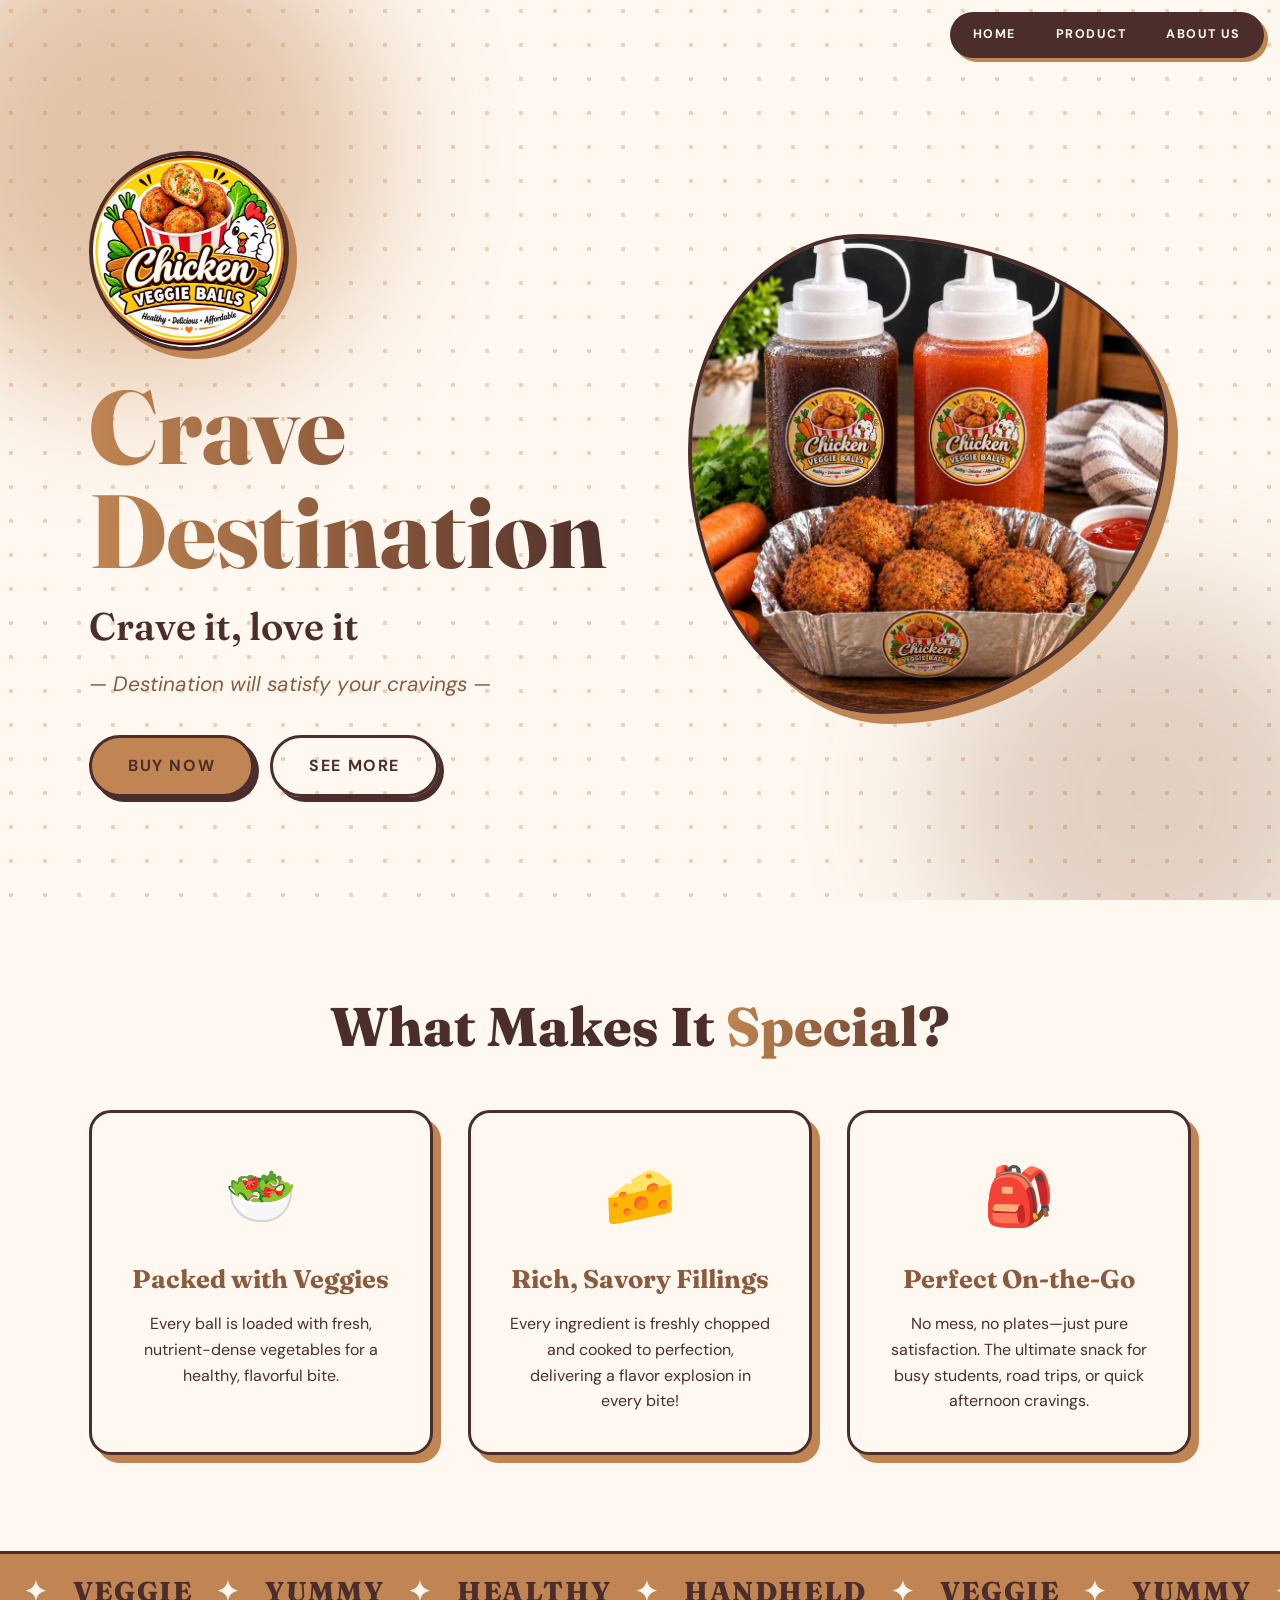
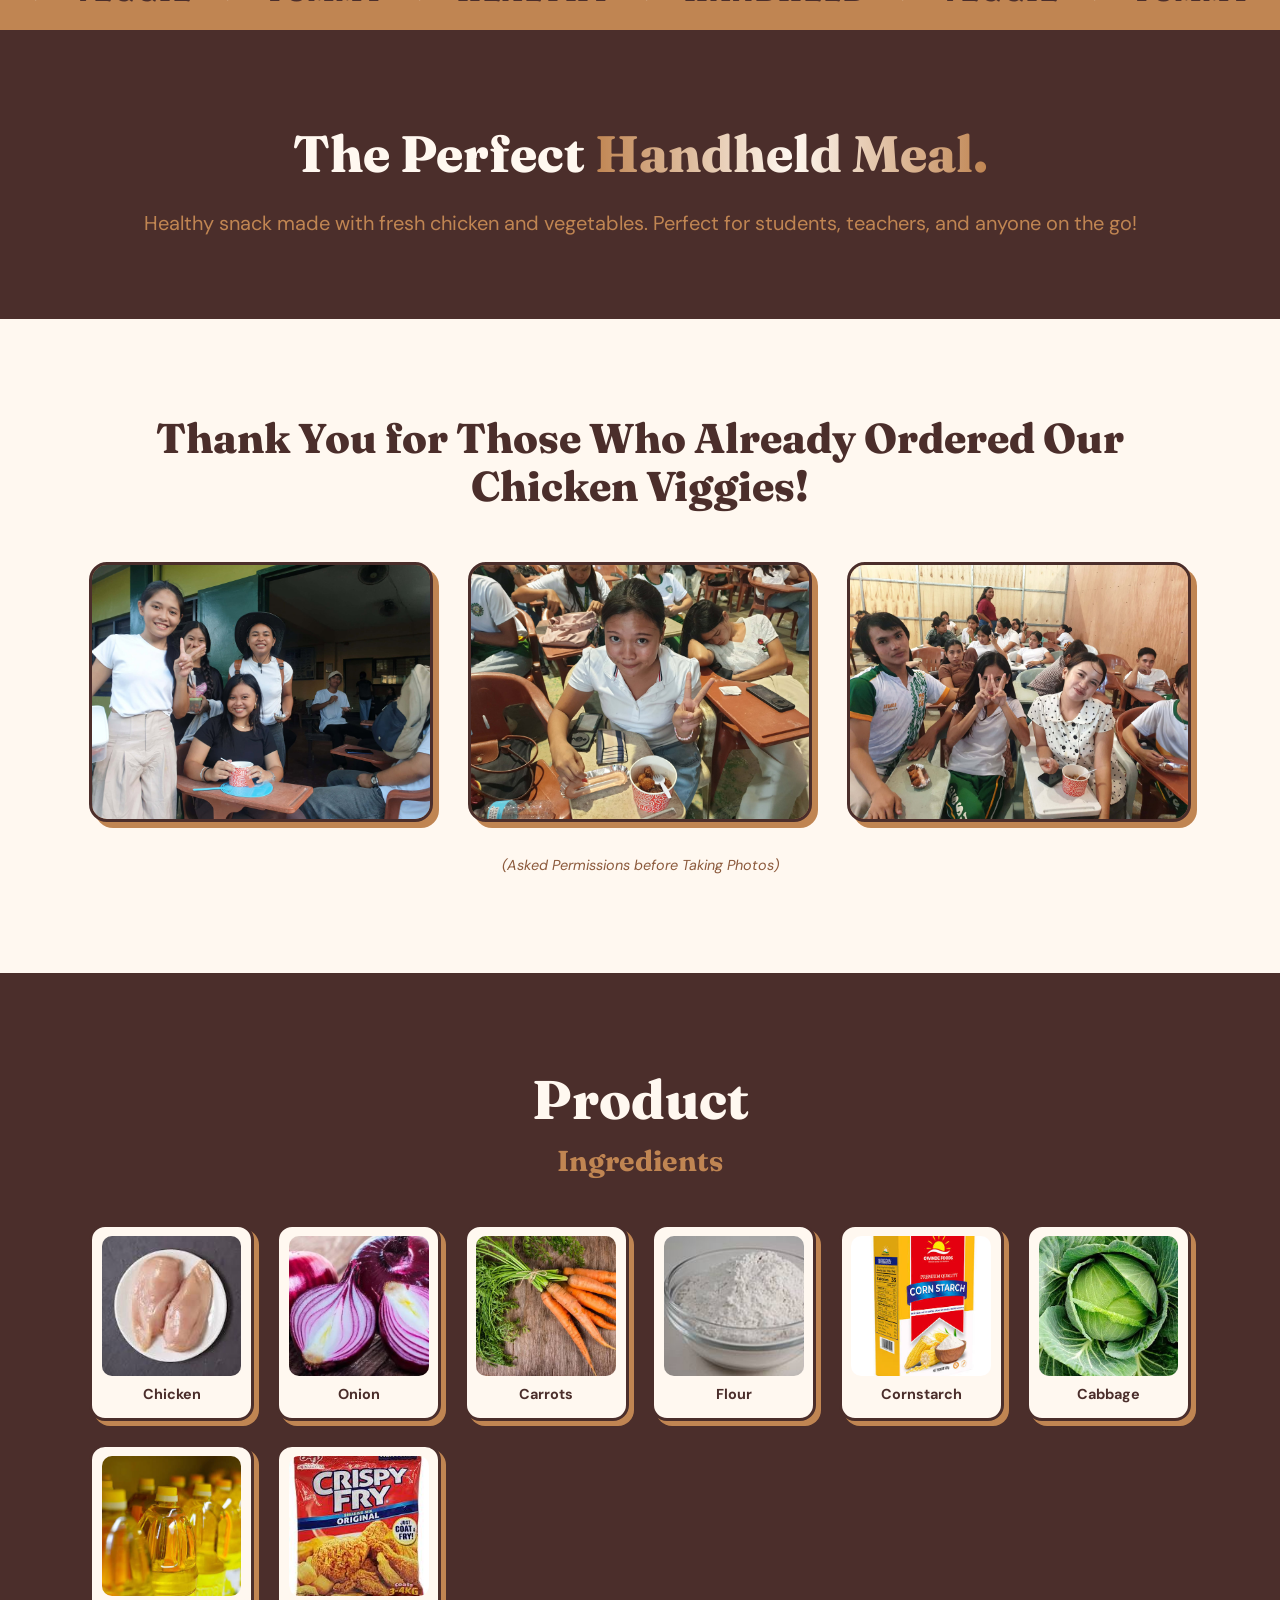
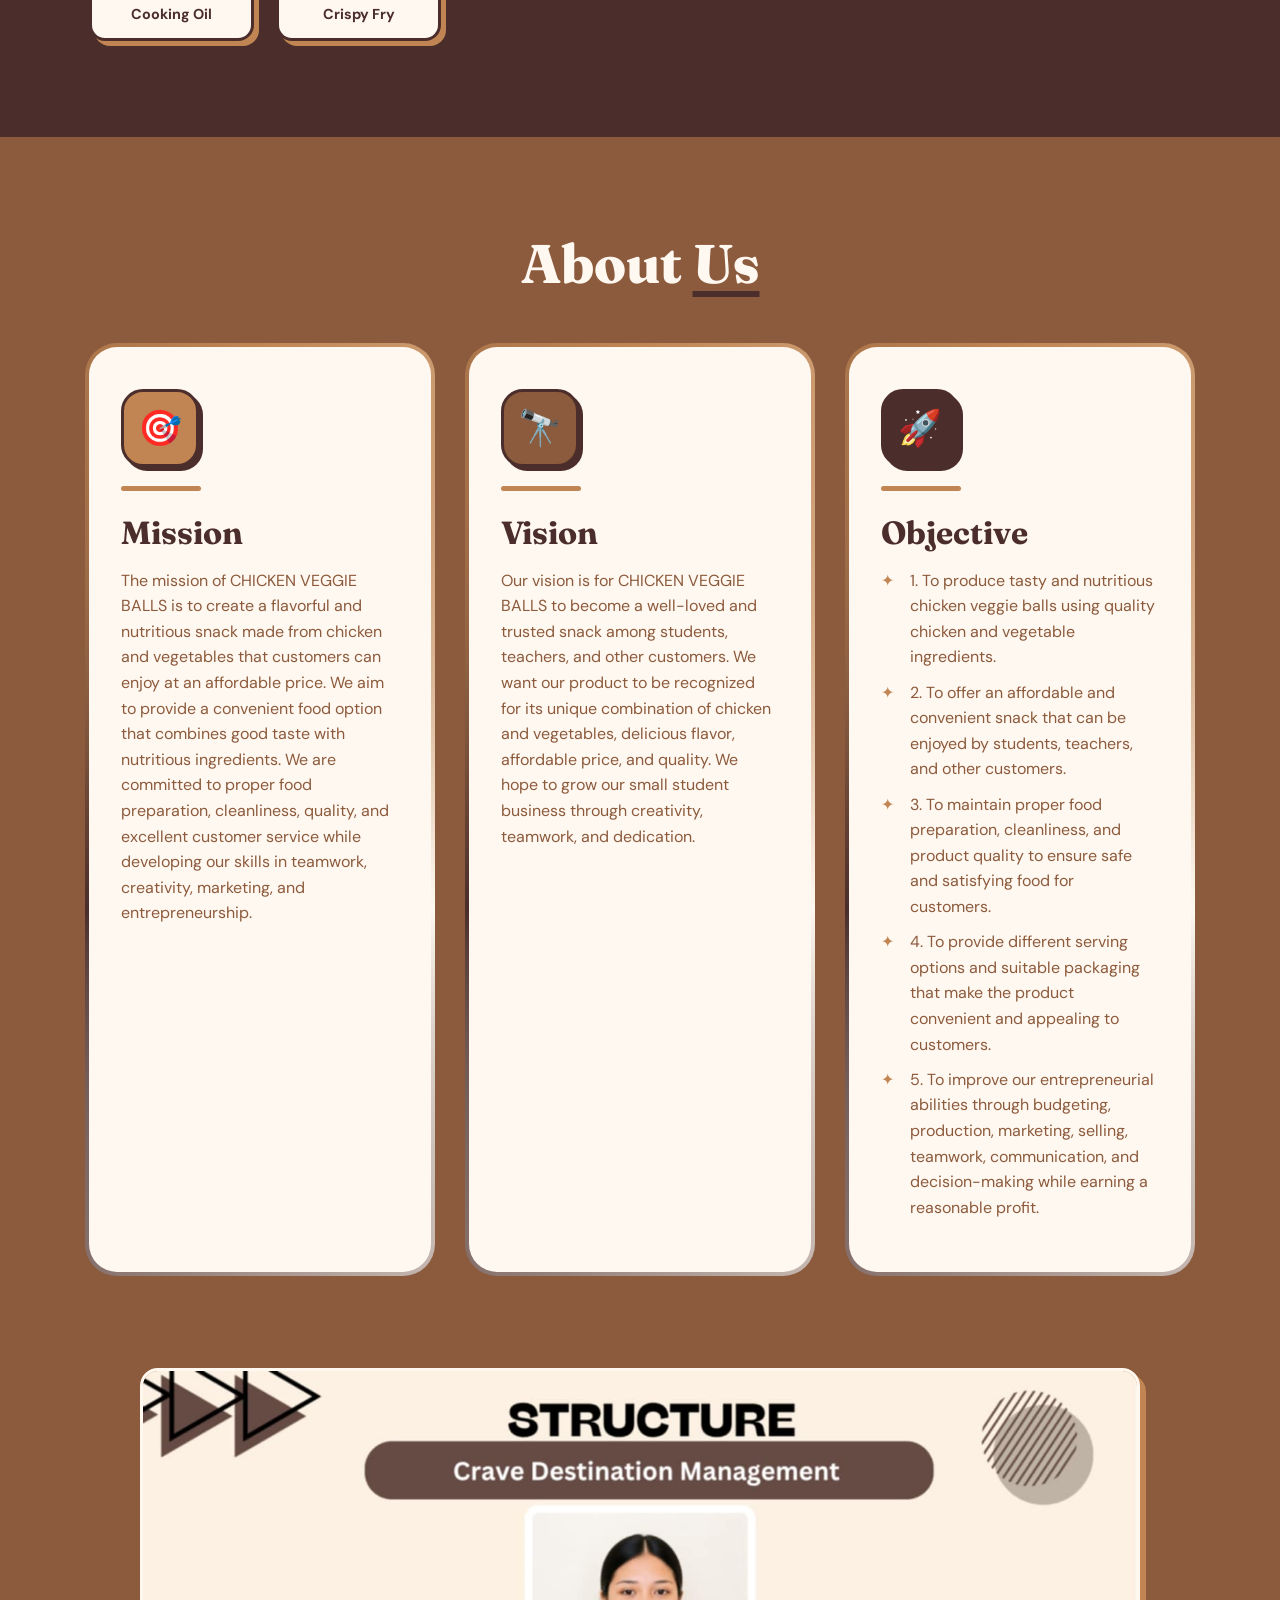
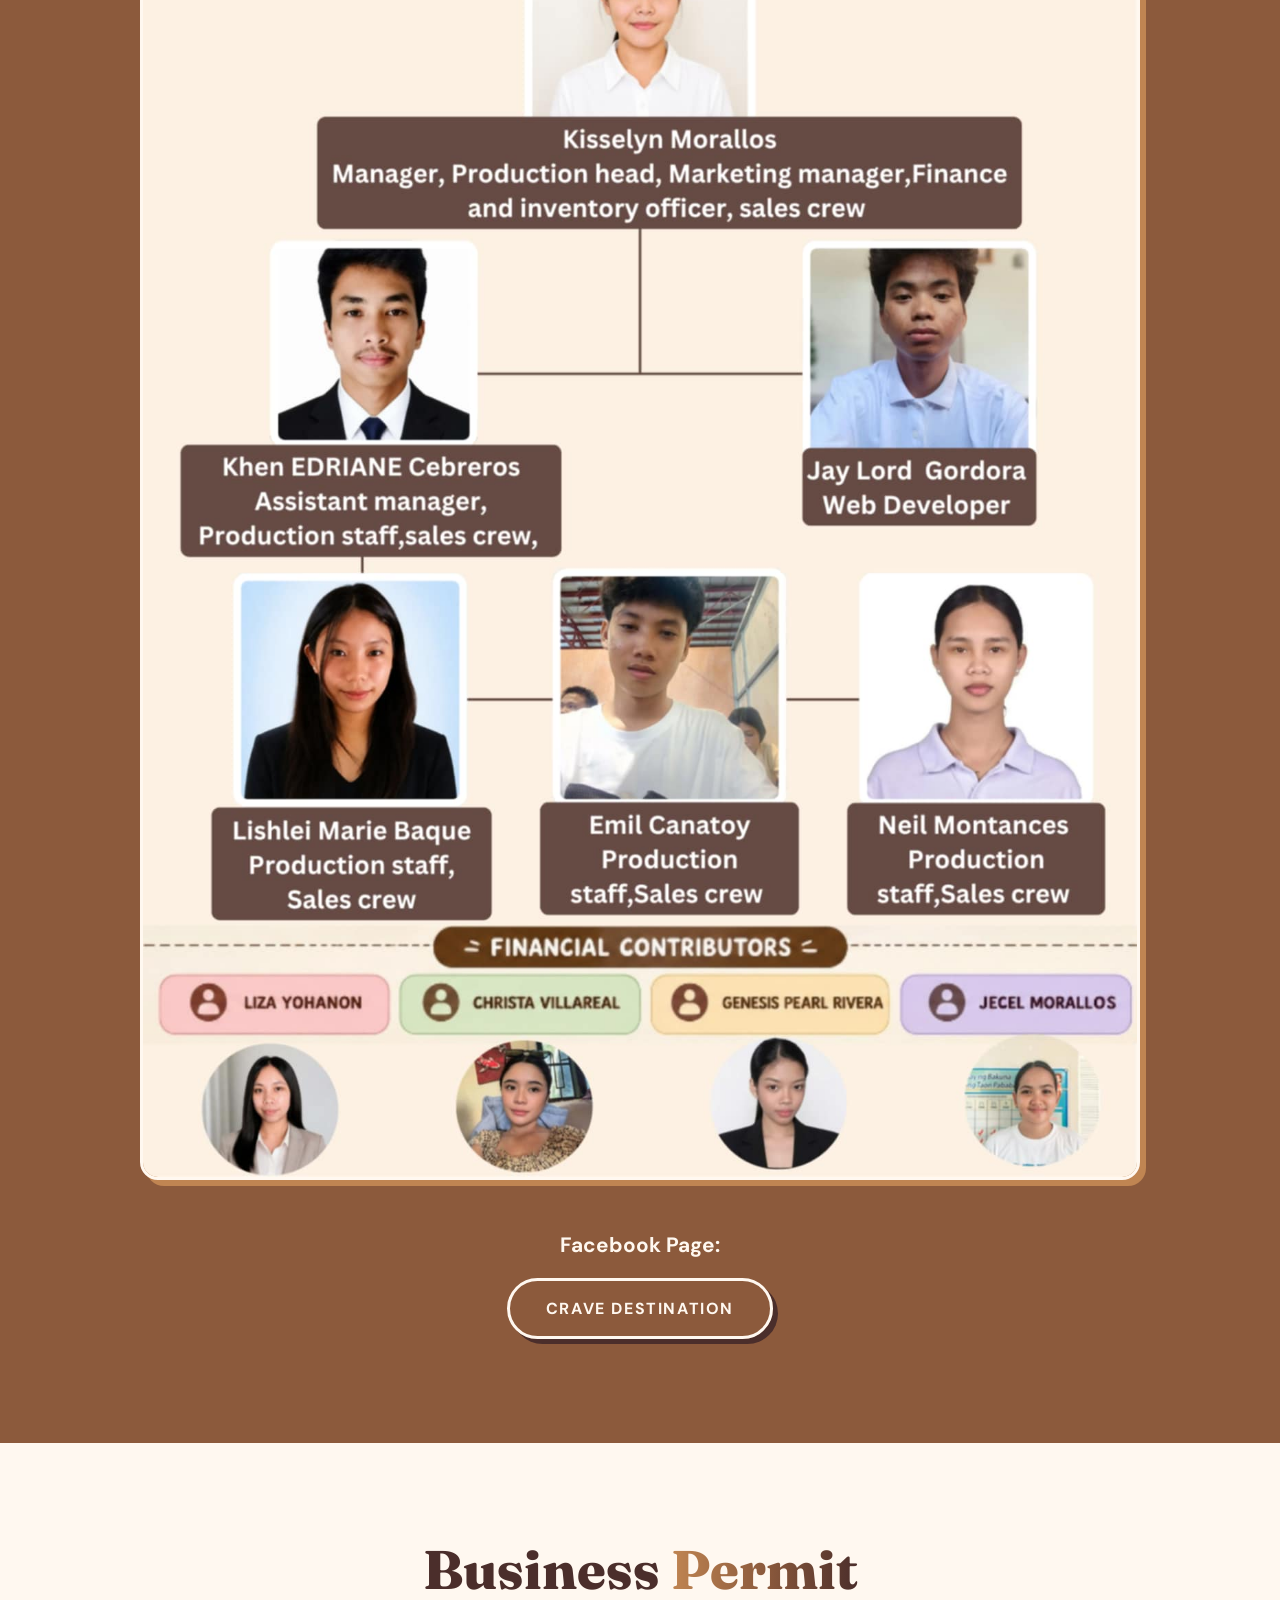
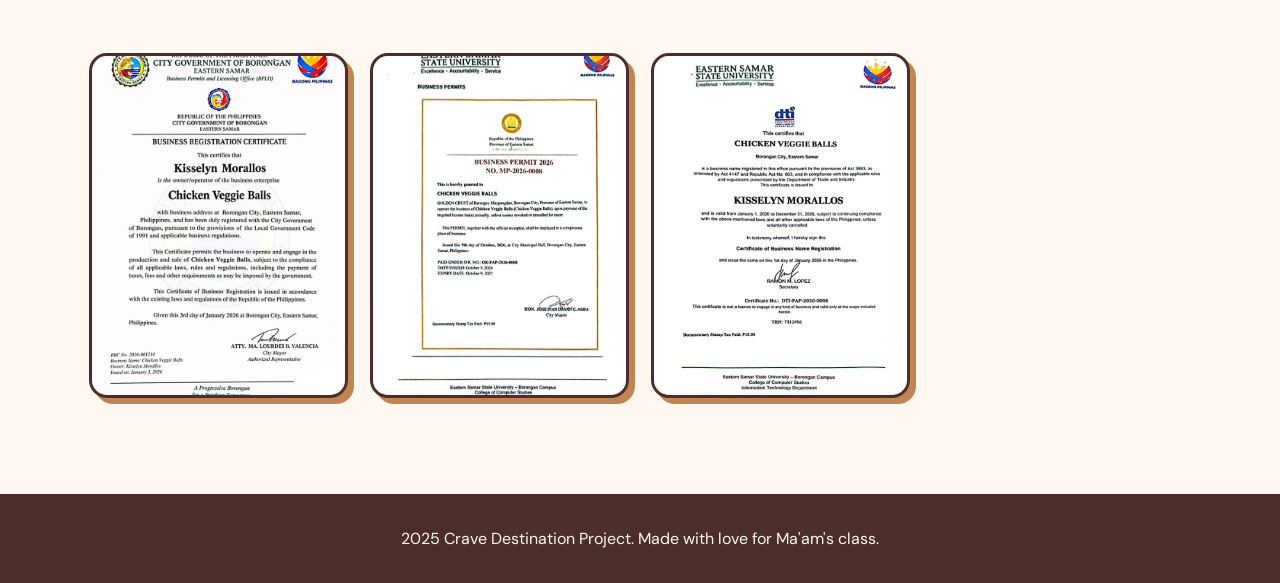
==== index.html @ 7e67b2ea "Initial commit" ====
<!DOCTYPE html>
<html lang="en">
<head>
<meta charset="UTF-8">
<meta name="viewport" content="width=device-width, initial-scale=1.0">
<title>Golden Crust: The Pizza You Can Hold!</title>
<link href="https://fonts.googleapis.com/css2?family=Fraunces:wght@600;800&family=DM+Sans:ital,wght@0,400;0,500;0,700;1,400&display=swap" rel="stylesheet">
<link rel="stylesheet" href="style.css">
</head>
<body>

<!-- Animated background -->
<div class="bg"><div class="dots"></div><div class="blob b1"></div><div class="blob b2"></div><div id="crumbs"></div></div>

<!-- Page skeleton. The content of each block is filled from content.js -->
<nav id="nav"></nav>

<header id="top" class="hero"><div class="wrap g2" id="hero"></div></header>

<main>
  <section id="about"><div class="wrap" id="special"></div></section>

  <div class="marquee"><div id="marq"></div></div>

  <section class="s-choc center" style="padding:5rem 0"><div class="wrap" id="banner"></div></section>

  <section id="customer-love"><div class="wrap" id="customers"></div></section>

  <section id="product-details" class="s-choc center"><div class="wrap" id="product"></div></section>

  <section id="about-us" class="s-brown center"><div class="wrap" id="aboutus"></div></section>

  <section id="business-permit"><div class="wrap center" id="permits"></div></section>
</main>

<footer id="footer"></footer>

<script src="content.js"></script>
<script src="script.js"></script>
</body>
</html>
---- style.css ----
/* PALETTE (Color Hunt): cream #FFF8F0, caramel #C08552, brown #8C5A3C, chocolate #4B2E2B */
:root{--cream:#FFF8F0;--caramel:#C08552;--brown:#8C5A3C;--choc:#4B2E2B}
@property --ang{syntax:'<angle>';initial-value:0deg;inherits:false}
*{box-sizing:border-box;margin:0;padding:0}
html{scroll-behavior:smooth}
body{background:var(--cream);color:var(--choc);font-family:'DM Sans',sans-serif;line-height:1.6;overflow-x:hidden}
h1,h2,h3,.serif{font-family:'Fraunces',serif}
img{max-width:100%;display:block}
a{text-decoration:none;color:inherit}
ul{list-style:none}
.wrap{max-width:1150px;margin:0 auto;padding:0 1.5rem}
section{padding:6rem 0;scroll-margin-top:3rem}
.center{text-align:center}
.s-choc{background:var(--choc);color:var(--cream)}
.s-brown{background:var(--brown);color:var(--cream)}
.g3{display:grid;grid-template-columns:repeat(3,1fr);gap:2.2rem}
.g2{display:grid;grid-template-columns:1fr 1fr;gap:3rem;align-items:center}
.ingr{display:grid;grid-template-columns:repeat(auto-fill,minmax(140px,1fr));gap:1.4rem}
.gal{display:grid;grid-template-columns:repeat(4,1fr);gap:1.4rem}
.span2{grid-column:span 2}.ar34{aspect-ratio:3/4}.ar169{aspect-ratio:16/9}
.permits{display:grid;grid-template-columns:repeat(4,1fr);gap:1.4rem}
@media(max-width:850px){.g3,.g2{grid-template-columns:1fr}.gal,.permits{grid-template-columns:repeat(2,1fr)}}

/* ANIMATED BACKGROUND */
.bg{position:fixed;inset:0;z-index:-1;overflow:hidden;background:var(--cream)}
.dots{position:absolute;inset:-40px;background-image:radial-gradient(var(--caramel) 2px,transparent 2.5px);background-size:34px 34px;opacity:.35;animation:dots 8s linear infinite}
@keyframes dots{to{transform:translate(34px,34px)}}
.blob{position:absolute;border-radius:50%;filter:blur(70px);animation:drift 16s ease-in-out infinite alternate}
.b1{width:480px;height:480px;background:var(--caramel);opacity:.45;top:-10%;left:-8%}
.b2{width:420px;height:420px;background:var(--brown);opacity:.25;bottom:-12%;right:-6%;animation-duration:21s}
@keyframes drift{to{transform:translate(140px,90px) scale(1.25)}}
.crumb{position:absolute;bottom:-30px;border-radius:30%;background:var(--brown);animation:rise linear infinite}
@keyframes rise{to{transform:translateY(-115vh) rotate(360deg)}}

/* NAV */
nav{position:fixed;top:12px;right:16px;z-index:50;display:flex;gap:4px;padding:5px;border-radius:999px;background:var(--choc);box-shadow:4px 4px 0 var(--caramel)}
nav a{padding:8px 18px;border-radius:999px;font-size:.78rem;font-weight:700;letter-spacing:.12em;text-transform:uppercase;color:var(--cream);transition:.25s}
nav a:hover{background:var(--caramel);color:var(--choc)}

/* BUTTONS */
.btn{position:relative;display:inline-block;overflow:hidden;padding:15px 36px;border-radius:999px;background:var(--caramel);color:var(--choc);border:3px solid var(--choc);box-shadow:5px 5px 0 var(--choc);font-weight:700;letter-spacing:.1em;text-transform:uppercase;transition:transform .2s,box-shadow .2s,background .2s;animation:hop 3.5s ease-in-out infinite}
.btn::after{content:"";position:absolute;top:0;left:-70%;width:40%;height:100%;background:rgba(255,255,255,.55);transform:skewX(-22deg);transition:left .6s}
.btn:hover{transform:translate(-3px,-3px) scale(1.04);box-shadow:8px 8px 0 var(--choc);background:var(--cream);animation:none}
.btn:hover::after{left:140%}
.btn:active{transform:translate(3px,3px);box-shadow:1px 1px 0 var(--choc)}
@keyframes hop{0%,85%,100%{transform:none}90%{transform:translateY(-8px)}95%{transform:translateY(0)}}
.btn-ghost{background:transparent;animation:none}
.btn-ghost:hover{background:var(--choc);color:var(--cream)}
.s-brown .btn,.s-choc .btn{border-color:var(--cream);box-shadow:5px 5px 0 var(--choc)}
.s-brown .btn-ghost{color:var(--cream)}
.s-brown .btn-ghost:hover{background:var(--cream);color:var(--choc)}

/* GENERIC */
.title{font-size:clamp(2rem,5vw,3.4rem);font-weight:800;text-align:center;margin-bottom:3.2rem;line-height:1.15}
.grad{background:linear-gradient(90deg,var(--caramel),var(--brown),var(--choc),var(--brown),var(--caramel));background-size:200%;-webkit-background-clip:text;background-clip:text;color:transparent;animation:flow 6s linear infinite}
.s-choc .grad{background-image:linear-gradient(90deg,var(--caramel),var(--cream),var(--caramel),var(--cream),var(--caramel));background-size:200%;-webkit-background-clip:text;background-clip:text}
.s-brown .grad{background:none;color:var(--cream);animation:none;text-decoration:underline;text-decoration-color:var(--choc);text-decoration-thickness:6px;text-underline-offset:8px}
@keyframes flow{to{background-position:200% 0}}
.reveal{opacity:0;transform:translateY(40px);transition:opacity .8s,transform .8s}
.reveal.in{opacity:1;transform:none}
.float{animation:float 5s ease-in-out infinite}
@keyframes float{50%{transform:translateY(-14px) rotate(2deg)}}
.card{background:var(--cream);color:var(--choc);border:3px solid var(--choc);border-radius:22px;box-shadow:8px 8px 0 var(--caramel);padding:2.4rem;transition:transform .3s,box-shadow .3s}
.card:hover{transform:translate(-5px,-5px);box-shadow:13px 13px 0 var(--caramel)}
.card h3{font-size:1.6rem;margin-bottom:.7rem;color:var(--brown)}
.photo{border:3px solid var(--choc);border-radius:18px;overflow:hidden;box-shadow:6px 6px 0 var(--caramel);transition:transform .3s,box-shadow .3s;background:var(--caramel)}
.s-choc .photo,.s-brown .photo{border-color:var(--cream);box-shadow:6px 6px 0 var(--caramel)}
.photo img{width:100%;height:100%;object-fit:cover;transition:transform .6s}
.photo:hover{transform:translate(-4px,-4px);box-shadow:10px 10px 0 var(--caramel)}
.photo:hover img{transform:scale(1.08)}
.hero{min-height:100vh;display:flex;align-items:center;padding:7rem 0 4rem}
.logo{height:200px;width:200px;border-radius:50%;object-fit:cover;transform-origin:center;background:#fff;border:4px solid var(--choc);box-shadow:8px 8px 0 var(--caramel);margin-bottom:1.5rem}
.hero h1{font-size:clamp(3.4rem,9vw,6.5rem);font-weight:800;line-height:1;margin-bottom:.8rem}
.blobimg{aspect-ratio:1;max-width:480px;margin:auto;overflow:hidden;border:4px solid var(--choc);box-shadow:10px 10px 0 var(--caramel);background:var(--caramel);border-radius:36% 64% 60% 40%/45% 40% 60% 55%;animation:morph 9s ease-in-out infinite,float 6s ease-in-out infinite}
.blobimg img{width:100%;height:100%;object-fit:cover}
@keyframes morph{50%{border-radius:60% 40% 35% 65%/60% 55% 45% 40%}}
.ingr .card{padding:.6rem;text-align:center;box-shadow:5px 5px 0 var(--caramel);border-radius:16px}
.ingr .card img{width:100%;aspect-ratio:1;object-fit:cover;border-radius:10px}
.ingr .card p{font-weight:700;font-size:.9rem;margin:.4rem 0 .2rem}

/* MARQUEE */
.marquee{overflow:hidden;white-space:nowrap;padding:1rem 0;background:var(--caramel);border-block:3px solid var(--choc)}
.marquee div{display:inline-block;animation:scroll 24s linear infinite;font-family:'Fraunces',serif;font-size:1.7rem;font-weight:800;text-transform:uppercase;letter-spacing:.06em;color:var(--choc)}
.marquee span{margin:0 1.5rem;color:var(--cream)}
@keyframes scroll{to{transform:translateX(-50%)}}

/* MISSION / VISION / OBJECTIVE */
.mvo-grid{display:grid;grid-template-columns:repeat(3,1fr);gap:2.4rem;text-align:left;margin-bottom:6rem;perspective:1000px}
@media(max-width:850px){.mvo-grid{grid-template-columns:1fr}}
.mvo{position:relative;isolation:isolate;padding:2.6rem 2rem;border-radius:28px;color:var(--choc);transition:transform .35s;transform-style:preserve-3d}
.mvo::before{content:"";position:absolute;inset:-4px;z-index:-2;border-radius:32px;background:conic-gradient(from var(--ang),var(--caramel),var(--cream),var(--choc),var(--caramel));animation:spin 4s linear infinite}
.mvo::after{content:"";position:absolute;inset:0;z-index:-1;border-radius:28px;background:var(--cream)}
@keyframes spin{to{--ang:360deg}}
.mvo:hover{transform:translateY(-10px) scale(1.03)}
.mvo .ico{width:78px;height:78px;border-radius:22px;display:grid;place-items:center;font-size:2.2rem;margin-bottom:1.2rem;background:var(--caramel);border:3px solid var(--choc);box-shadow:4px 4px 0 var(--choc);animation:bob 3s ease-in-out infinite}
.mvo:nth-child(2) .ico{animation-delay:.4s;background:var(--brown)}
.mvo:nth-child(3) .ico{animation-delay:.8s;background:var(--choc)}
@keyframes bob{50%{transform:translateY(-10px) rotate(-6deg)}}
.mvo h3{font-size:2rem;margin-bottom:.6rem;color:var(--choc)}
.mvo p,.mvo li{color:var(--brown)}
.mvo .bar{height:5px;width:0;border-radius:5px;background:var(--caramel);margin-bottom:1rem;transition:width 1.4s .3s}
.mvo.in .bar{width:80px}
.mvo li{position:relative;padding-left:1.8rem;margin:.6rem 0;opacity:0;transform:translateX(-20px);transition:.6s}
.mvo li::before{content:"✦";position:absolute;left:0;color:var(--caramel);animation:twinkle 2s infinite}
@keyframes twinkle{50%{opacity:.3;transform:scale(1.4)}}
.mvo.in li{opacity:1;transform:none}
.mvo.in li:nth-child(1){transition-delay:.3s}.mvo.in li:nth-child(2){transition-delay:.55s}.mvo.in li:nth-child(3){transition-delay:.8s}

footer{background:var(--choc);color:var(--cream);text-align:center;padding:2rem 1rem}
@media (prefers-reduced-motion:reduce){*{animation:none!important;transition:none!important}.reveal,.mvo li{opacity:1;transform:none}}
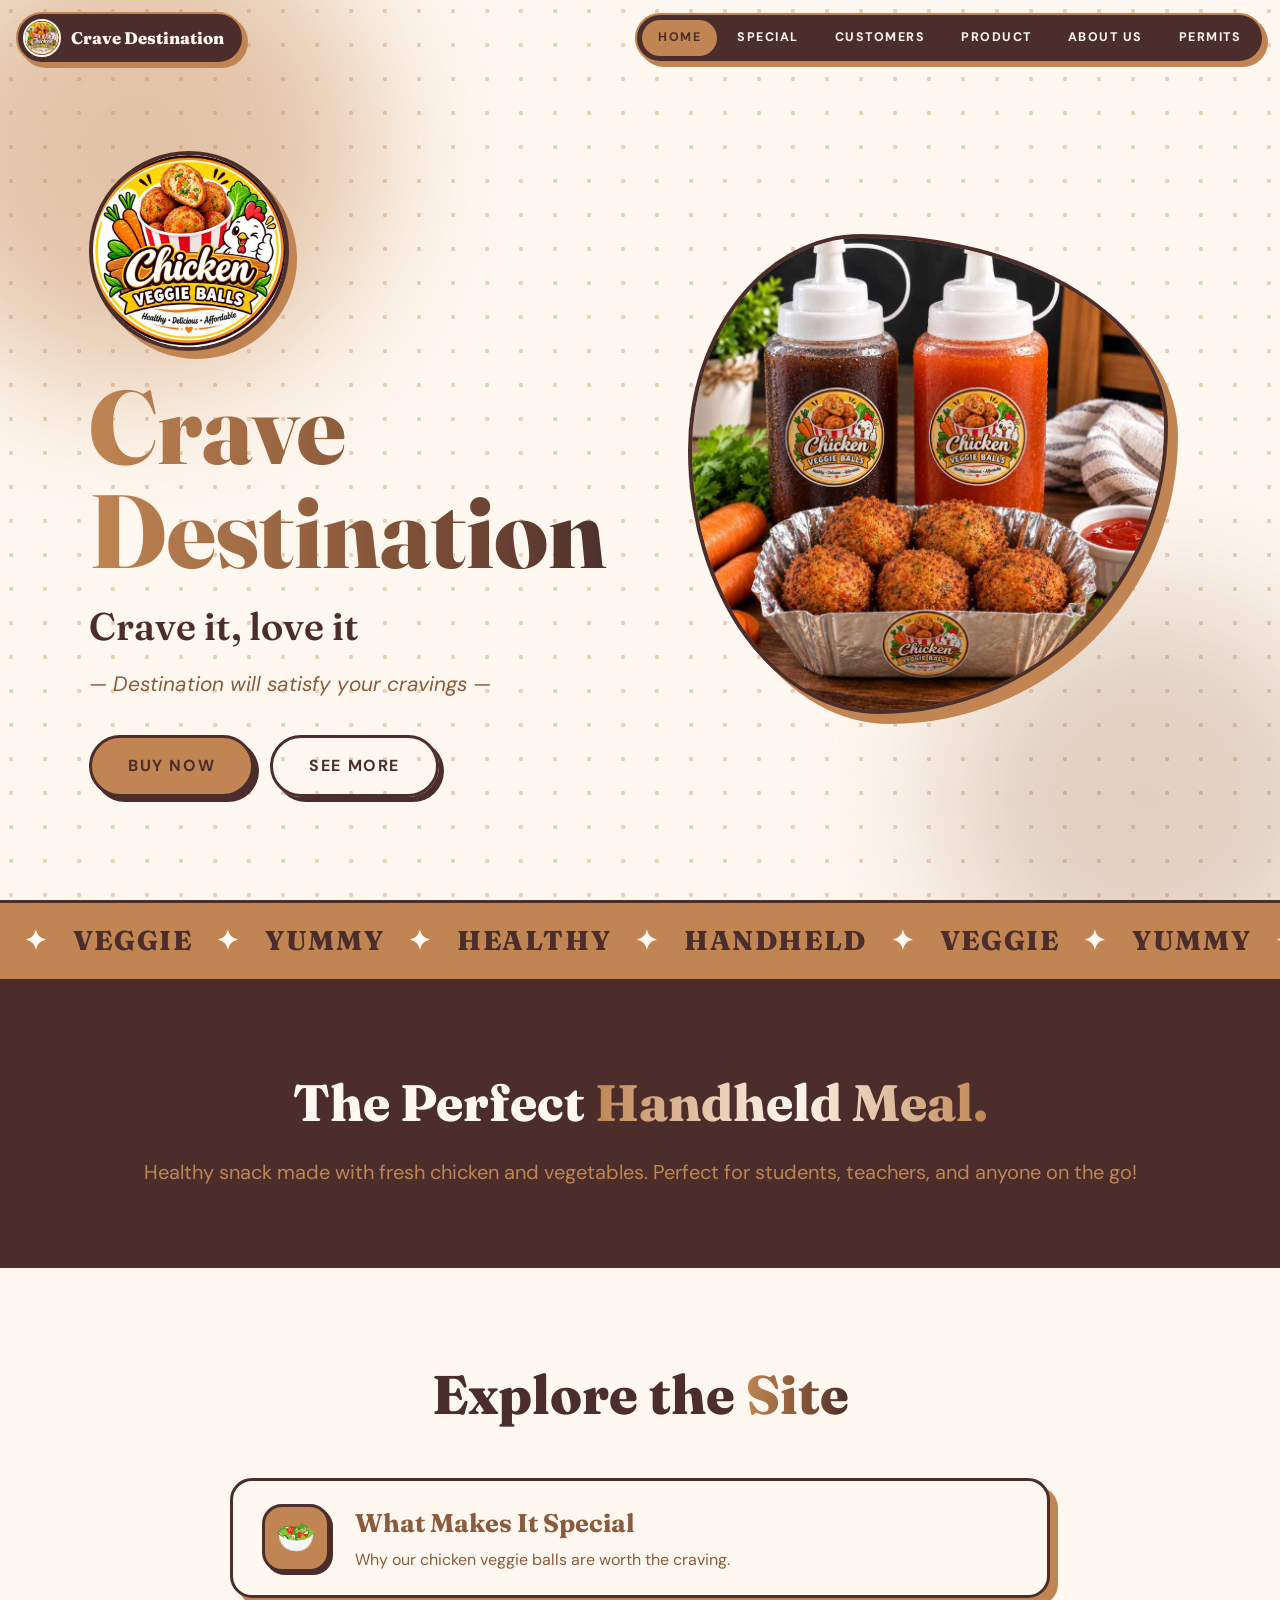
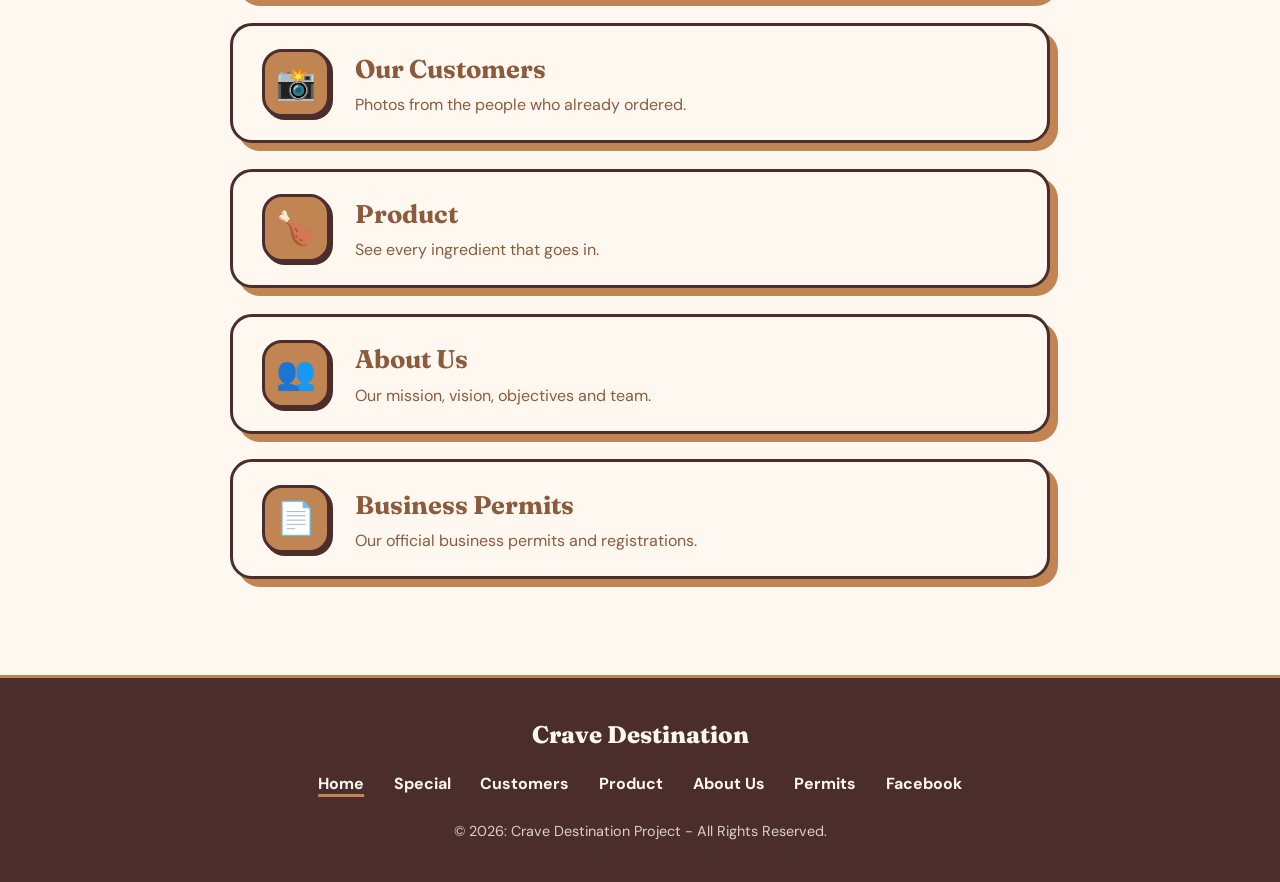
==== commit 42937bcd: "new" ====
--- a/index.html
+++ b/index.html
@@ -3,37 +3,33 @@
 <head>
 <meta charset="UTF-8">
 <meta name="viewport" content="width=device-width, initial-scale=1.0">
-<title>Golden Crust: The Pizza You Can Hold!</title>
+<title>Crave Destination</title>
 <link href="https://fonts.googleapis.com/css2?family=Fraunces:wght@600;800&family=DM+Sans:ital,wght@0,400;0,500;0,700;1,400&display=swap" rel="stylesheet">
 <link rel="stylesheet" href="style.css">
 </head>
-<body>
+<body data-page="home">
+
+<a class="skip" href="#main">Skip to content</a>
 
 <!-- Animated background -->
 <div class="bg"><div class="dots"></div><div class="blob b1"></div><div class="blob b2"></div><div id="crumbs"></div></div>
 
-<!-- Page skeleton. The content of each block is filled from content.js -->
-<nav id="nav"></nav>
+<!-- Header + navigation: built from the "pages" list in content.js -->
+<header class="site-head" id="site-head"></header>
 
-<header id="top" class="hero"><div class="wrap g2" id="hero"></div></header>
+<noscript><p class="center" style="padding:8rem 1rem">Please turn on JavaScript to view this site.</p></noscript>
 
-<main>
-  <section id="about"><div class="wrap" id="special"></div></section>
+<main id="main">
+  <section class="hero"><div class="wrap g2" id="hero"></div></section>
 
-  <div class="marquee"><div id="marq"></div></div>
+  <div class="marquee" aria-hidden="true"><div id="marq"></div></div>
 
-  <section class="s-choc center" style="padding:5rem 0"><div class="wrap" id="banner"></div></section>
+  <section class="s-choc center banner"><div class="wrap" id="banner"></div></section>
 
-  <section id="customer-love"><div class="wrap" id="customers"></div></section>
-
-  <section id="product-details" class="s-choc center"><div class="wrap" id="product"></div></section>
-
-  <section id="about-us" class="s-brown center"><div class="wrap" id="aboutus"></div></section>
-
-  <section id="business-permit"><div class="wrap center" id="permits"></div></section>
+  <section id="explore"><div class="wrap" id="explore-list"></div></section>
 </main>
 
-<footer id="footer"></footer>
+<footer class="site-foot" id="footer"></footer>
 
 <script src="content.js"></script>
 <script src="script.js"></script>
--- a/style.css
+++ b/style.css
@@ -32,10 +32,6 @@
 .crumb{position:absolute;bottom:-30px;border-radius:30%;background:var(--brown);animation:rise linear infinite}
 @keyframes rise{to{transform:translateY(-115vh) rotate(360deg)}}
 
-/* NAV */
-nav{position:fixed;top:12px;right:16px;z-index:50;display:flex;gap:4px;padding:5px;border-radius:999px;background:var(--choc);box-shadow:4px 4px 0 var(--caramel)}
-nav a{padding:8px 18px;border-radius:999px;font-size:.78rem;font-weight:700;letter-spacing:.12em;text-transform:uppercase;color:var(--cream);transition:.25s}
-nav a:hover{background:var(--caramel);color:var(--choc)}
 
 /* BUTTONS */
 .btn{position:relative;display:inline-block;overflow:hidden;padding:15px 36px;border-radius:999px;background:var(--caramel);color:var(--choc);border:3px solid var(--choc);box-shadow:5px 5px 0 var(--choc);font-weight:700;letter-spacing:.1em;text-transform:uppercase;transition:transform .2s,box-shadow .2s,background .2s;animation:hop 3.5s ease-in-out infinite}
@@ -108,3 +104,82 @@
 
 footer{background:var(--choc);color:var(--cream);text-align:center;padding:2rem 1rem}
 @media (prefers-reduced-motion:reduce){*{animation:none!important;transition:none!important}.reveal,.mvo li{opacity:1;transform:none}}
+
+/* =====================================================================
+   MULTI-PAGE ADDITIONS
+   ===================================================================== */
+body{display:flex;flex-direction:column;min-height:100vh}
+main{flex:1}
+main.s-choc,main.s-brown{display:flex;flex-direction:column}
+main.s-choc>.pg,main.s-brown>.pg{flex:1}
+.pg{padding:8.5rem 0 3rem}
+.banner{padding:5rem 0}
+.note{font-size:.95rem;font-style:italic;color:var(--brown);margin-top:1.6rem}
+.s-choc .note,.s-brown .note{color:var(--cream);opacity:.85}
+.card h2{font-size:1.6rem;margin-bottom:.7rem;color:var(--brown)}
+.mvo h2{font-size:2rem;margin-bottom:.6rem;color:var(--choc)}
+a.photo{display:block}
+
+/* Keyboard focus: visible on every background */
+a:focus-visible,button:focus-visible{outline:3px solid var(--choc);outline-offset:3px}
+.s-choc :focus-visible,.s-brown :focus-visible,.site-head :focus-visible,.site-foot :focus-visible{outline-color:var(--cream)}
+.skip{position:absolute;left:12px;top:-80px;z-index:100;padding:10px 18px;border:3px solid var(--choc);border-radius:999px;background:var(--cream);color:var(--choc);font-weight:700}
+.skip:focus{top:12px}
+
+/* HEADER + MAIN MENU */
+.site-head{position:fixed;top:12px;left:16px;right:16px;z-index:50;display:flex;align-items:center;justify-content:space-between;gap:12px;pointer-events:none}
+.site-head>*{pointer-events:auto}
+.brand{display:flex;align-items:center;gap:10px;padding:5px 18px 5px 5px;border-radius:999px;background:var(--choc);color:var(--cream);box-shadow:4px 4px 0 var(--caramel);font-family:'Fraunces',serif;font-weight:800;font-size:1.05rem;line-height:1;white-space:nowrap}
+.brand img{width:38px;height:38px;border-radius:50%;object-fit:cover;background:#fff;border:2px solid var(--cream)}
+.site-nav{display:flex;gap:4px;padding:5px;border-radius:999px;background:var(--choc);box-shadow:4px 4px 0 var(--caramel)}
+.site-nav a{padding:8px 16px;border-radius:999px;font-size:.78rem;font-weight:700;letter-spacing:.12em;text-transform:uppercase;color:var(--cream);transition:background .25s,color .25s}
+.site-nav a:hover{background:var(--caramel);color:var(--choc)}
+.site-nav a[aria-current="page"]{background:var(--caramel);color:var(--choc)}
+.menu-btn{display:none;padding:12px 22px;border:0;border-radius:999px;background:var(--choc);color:var(--cream);box-shadow:4px 4px 0 var(--caramel);font:inherit;font-size:.85rem;font-weight:700;letter-spacing:.1em;text-transform:uppercase;cursor:pointer}
+@media(max-width:980px){
+  .menu-btn{display:block}
+  .site-nav{display:none;position:absolute;top:calc(100% + 10px);right:0;width:min(270px,100%);flex-direction:column;gap:2px;padding:8px;border-radius:26px}
+  .site-head.open .site-nav{display:flex}
+  .site-nav a{padding:13px 18px;font-size:.85rem}
+}
+@media(max-width:380px){.brand span{display:none}.brand{padding-right:5px}}
+
+/* HOME: LIST OF PAGES */
+.explore{display:grid;gap:1.6rem;max-width:820px;margin:0 auto}
+.explore-row{display:flex;align-items:center;gap:1.6rem;padding:1.4rem 1.8rem}
+.explore-row h3{margin-bottom:.15rem}
+.explore-row p{color:var(--brown)}
+.row-ico{flex:none;display:grid;place-items:center;width:68px;height:68px;border-radius:20px;font-size:2rem;background:var(--caramel);border:3px solid var(--choc);box-shadow:3px 3px 0 var(--choc)}
+
+/* ABOUT: JUMP LINKS (stay in view while scrolling) */
+.jump{position:sticky;top:84px;z-index:40;display:flex;gap:4px;width:max-content;max-width:100%;overflow-x:auto;margin:0 auto 3rem;padding:5px;border-radius:999px;background:var(--choc);box-shadow:4px 4px 0 var(--caramel)}
+.jump a{flex:none;padding:8px 18px;border-radius:999px;font-size:.9rem;font-weight:700;color:var(--cream);transition:background .25s,color .25s}
+.jump a:hover{background:var(--caramel);color:var(--choc)}
+.mvo-grid,.anchor{scroll-margin-top:9.5rem}
+
+/* PERMITS: show each full document with a caption */
+.permits{grid-template-columns:repeat(3,1fr);align-items:start}
+.permits .photo img{height:auto}
+.permits figcaption{margin-top:1rem;text-align:center;font-family:'Fraunces',serif;font-size:1.3rem;font-weight:800}
+@media(max-width:850px){.permits{grid-template-columns:repeat(2,1fr)}}
+@media(max-width:560px){.permits{grid-template-columns:1fr}}
+
+/* PREVIOUS / NEXT */
+.pager{display:flex;justify-content:space-between;gap:1.2rem;max-width:1150px;width:100%;margin:0 auto;padding:1rem 1.5rem 4.5rem}
+.pg-link{display:flex;flex-direction:column;gap:.15rem;flex:0 1 46%;padding:1rem 1.6rem;border:3px solid var(--choc);border-radius:22px;background:var(--cream);color:var(--choc);box-shadow:5px 5px 0 var(--caramel);transition:transform .25s,box-shadow .25s}
+.pg-link:hover{transform:translate(-3px,-3px);box-shadow:8px 8px 0 var(--caramel)}
+.pg-link.next{margin-left:auto;text-align:right}
+.pg-dir{font-size:.85rem;font-style:italic;color:var(--brown)}
+.pg-name{font-family:'Fraunces',serif;font-size:1.3rem;font-weight:800;line-height:1.2}
+@media(max-width:560px){.pager{flex-direction:column}.pg-link{flex:none}.pg-link.next{margin-left:0}}
+
+/* FOOTER */
+.site-foot{border-top:3px solid var(--caramel);padding:2.4rem 1rem}
+.foot-name{font-size:1.5rem;font-weight:800;margin-bottom:.8rem}
+.foot-nav{display:flex;flex-wrap:wrap;justify-content:center;gap:.4rem 1.6rem;margin-bottom:1.2rem}
+.foot-nav a{padding:4px 2px;font-weight:700;text-decoration:underline;text-decoration-color:transparent;text-underline-offset:5px;text-decoration-thickness:3px;transition:text-decoration-color .2s}
+.foot-nav a:hover,.foot-nav a[aria-current="page"]{text-decoration-color:var(--caramel)}
+.site-foot p:last-child{font-size:.9rem;opacity:.8}
+
+/* Pills keep an edge on the dark Product / About pages */
+.brand,.site-nav,.menu-btn,.jump{border:2px solid var(--caramel)}
